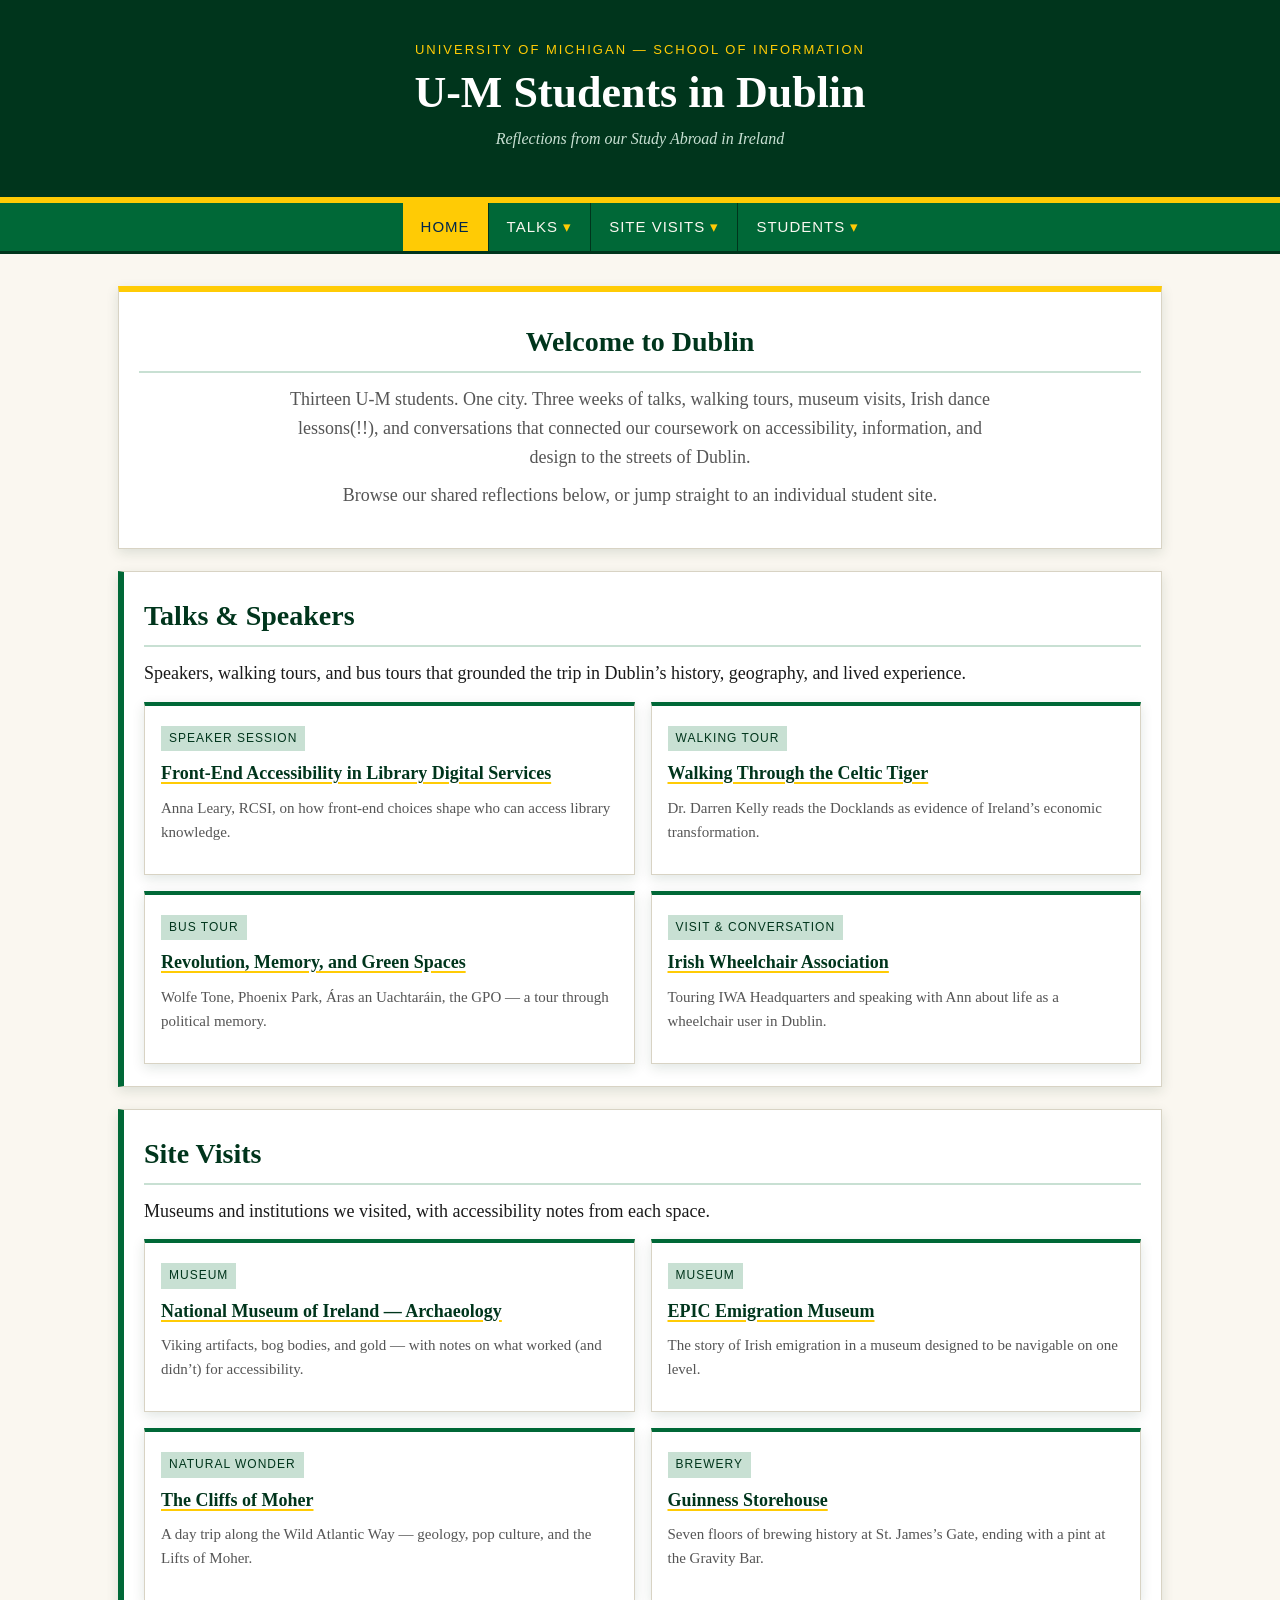
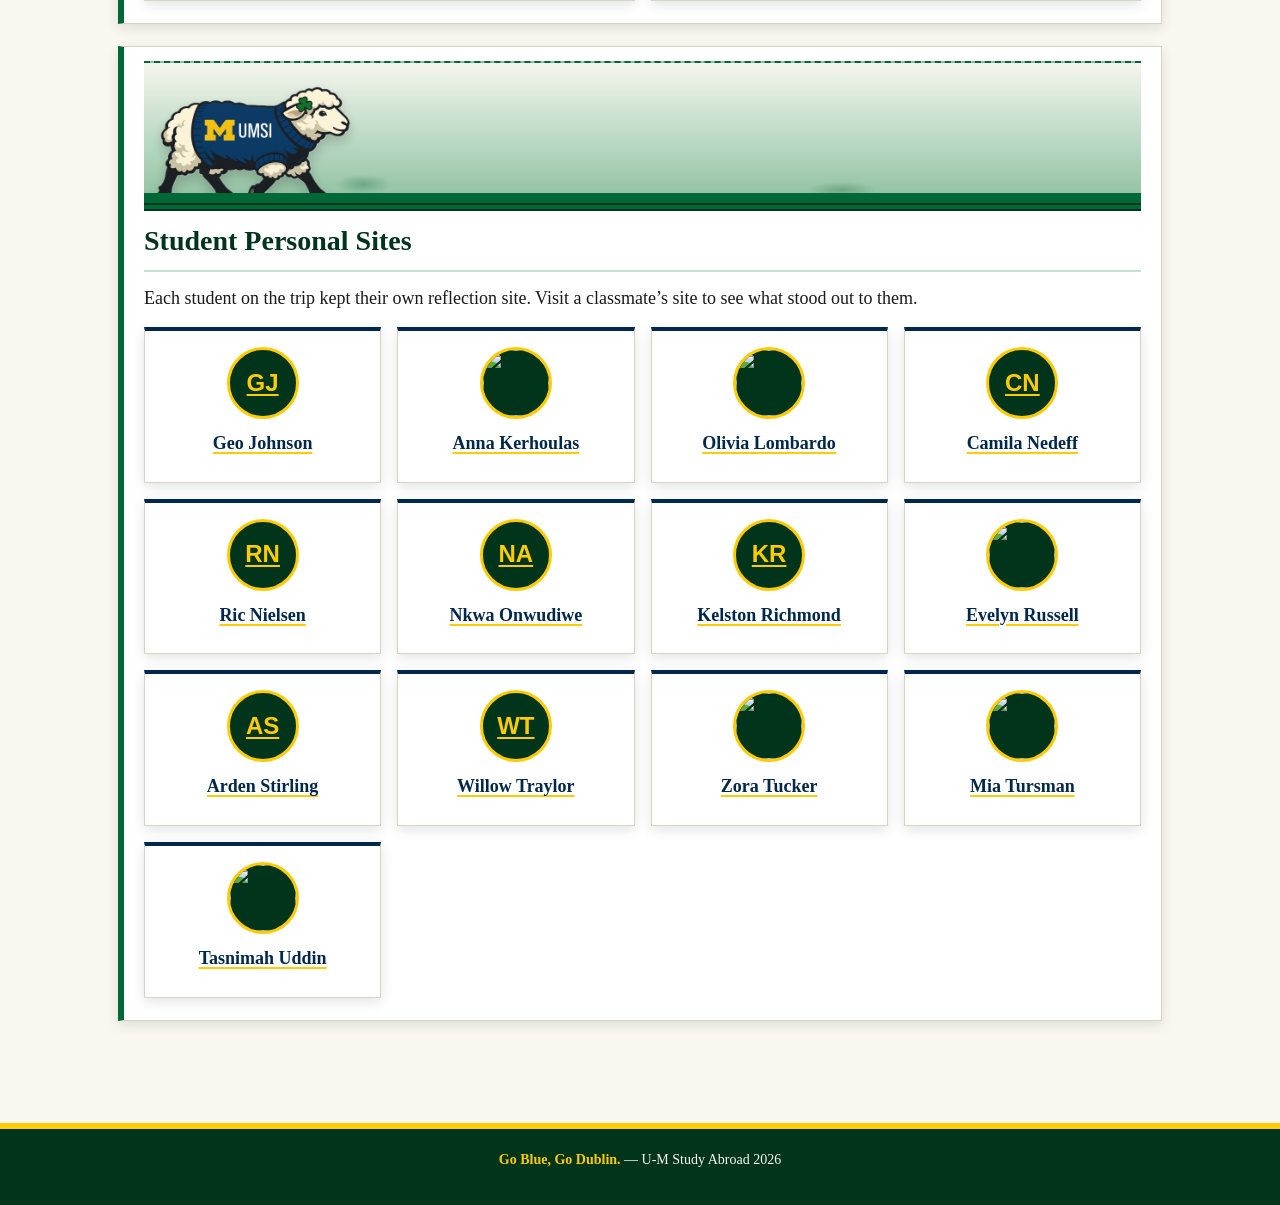
==== index.html @ 85613639 "Add files via upload" ====
<!DOCTYPE html>
<html lang="en">
<head>
  <meta charset="UTF-8">
  <meta name="viewport" content="width=device-width, initial-scale=1.0">
  <title>U-M Students in Dublin | Study Abroad 2026</title>
  <link rel="stylesheet" href="css/reset.css">
  <link rel="stylesheet" href="css/styles.css">
</head>
<body>
  <a href="#main" class="skip-link">Skip to Main Content</a>

  <header class="site-header">
    <p class="branding">University of Michigan &mdash; School of Information</p>
    <h1>U-M Students in Dublin</h1>
    <p class="tagline">Reflections from our Study Abroad in Ireland</p>
  </header>

  <nav class="primary">
    <ul class="menu">
      <li class="current"><a href="index.html">Home</a></li>
      <li>
        <details>
          <summary>Talks</summary>
          <ul>
            <li><a href="library_sciences.html">Library Digital Services</a></li>
            <li><a href="docklands.html">Walking the Celtic Tiger</a></li>
            <li><a href="bustour.html">Revolution &amp; Memory</a></li>
            <li><a href="iwa.html">Irish Wheelchair Association</a></li>
          </ul>
        </details>
      </li>
      <li>
        <details>
          <summary>Site Visits</summary>
          <ul>
            <li><a href="museum2.html">National Museum of Archaeology</a></li>
            <li><a href="epic.html">EPIC Emigration Museum</a></li>
            <li><a href="cliffs.html">The Cliffs of Moher</a></li>
            <li><a href="guinness.html">Guinness Storehouse</a></li>
          </ul>
        </details>
      </li>
      <li>
        <details>
          <summary>Students</summary>
          <ul>
            <li><a href="#students">Personal Sites</a></li>
          </ul>
        </details>
      </li>
    </ul>
  </nav>

  <main id="main">

    <section class="hero">
      <h2>Welcome to Dublin</h2>
      <p>
        Thirteen U-M students. One city. Three weeks of talks, walking tours, museum visits, Irish dance lessons(!!), and conversations that connected our coursework on accessibility, information, and design to the streets of Dublin.
      </p>
      <p>
        Browse our shared reflections below, or jump straight to an individual student site.
      </p>
    </section>

    <section>
      <h2>Talks &amp; Speakers</h2>
      <p>Speakers, walking tours, and bus tours that grounded the trip in Dublin&rsquo;s history, geography, and lived experience.</p>
      <div class="card-grid">

        <article class="card">
          <span class="meta">Speaker Session</span>
          <h3><a href="library_sciences.html">Front-End Accessibility in Library Digital Services</a></h3>
          <p>Anna Leary, RCSI, on how front-end choices shape who can access library knowledge.</p>
        </article>

        <article class="card">
          <span class="meta">Walking Tour</span>
          <h3><a href="docklands.html">Walking Through the Celtic Tiger</a></h3>
          <p>Dr. Darren Kelly reads the Docklands as evidence of Ireland&rsquo;s economic transformation.</p>
        </article>

        <article class="card">
          <span class="meta">Bus Tour</span>
          <h3><a href="bustour.html">Revolution, Memory, and Green Spaces</a></h3>
          <p>Wolfe Tone, Phoenix Park, &Aacute;ras an Uachtar&aacute;in, the GPO &mdash; a tour through political memory.</p>
        </article>

        <article class="card">
          <span class="meta">Visit &amp; Conversation</span>
          <h3><a href="iwa.html">Irish Wheelchair Association</a></h3>
          <p>Touring IWA Headquarters and speaking with Ann about life as a wheelchair user in Dublin.</p>
        </article>

      </div>
    </section>

    <section>
      <h2>Site Visits</h2>
      <p>Museums and institutions we visited, with accessibility notes from each space.</p>
      <div class="card-grid">

        <article class="card">
          <span class="meta">Museum</span>
          <h3><a href="museum2.html">National Museum of Ireland &mdash; Archaeology</a></h3>
          <p>Viking artifacts, bog bodies, and gold &mdash; with notes on what worked (and didn&rsquo;t) for accessibility.</p>
        </article>

        <article class="card">
          <span class="meta">Museum</span>
          <h3><a href="epic.html">EPIC Emigration Museum</a></h3>
          <p>The story of Irish emigration in a museum designed to be navigable on one level.</p>
        </article>

        <article class="card">
          <span class="meta">Natural Wonder</span>
          <h3><a href="cliffs.html">The Cliffs of Moher</a></h3>
          <p>A day trip along the Wild Atlantic Way &mdash; geology, pop culture, and the Lifts of Moher.</p>
        </article>

        <article class="card">
          <span class="meta">Brewery</span>
          <h3><a href="guinness.html">Guinness Storehouse</a></h3>
          <p>Seven floors of brewing history at St. James&rsquo;s Gate, ending with a pint at the Gravity Bar.</p>
        </article>

      </div>
    </section>

    <section id="students">
        <div class="pasture" aria-hidden="true">
            <div class="pasture" aria-hidden="true">
                <div class="sheep">
                    <img
                    src="images/umsi-sheep.png"
                    alt=""
                    class="sheep-img"
                    >
                </div>
            </div>
        </div>

        <!-- Sound Effect by <a href="https://pixabay.com/users/stu9-50616646/?utm_source=link-attribution&utm_medium=referral&utm_campaign=music&utm_content=352668">P F</a> from <a href="https://pixabay.com//?utm_source=link-attribution&utm_medium=referral&utm_campaign=music&utm_content=352668">Pixabay</a> -->

      <h2>Student Personal Sites</h2>
      <p>
        Each student on the trip kept their own reflection site. Visit a classmate&rsquo;s site to see what stood out to them.
      </p>
      <div class="card-grid students">
        <a class="card student" href="https://georjohn1.github.io/final_project/home_page.html" target="_blank"><div class="avatar" aria-hidden="true">GJ</div><h3>Geo Johnson</h3></a>    
        <a class="card student" href="https://kerhoula.github.io/finalproject338/" target="_blank"><div class="avatar" aria-hidden="true"><img src="https://kerhoula.github.io/finalproject338/images/postcard.png" alt=""></div><h3>Anna Kerhoulas</h3></a>
        <a class="card student" href="https://olombardo09.github.io/si338_project_final/" target="_blank"><div class="avatar" aria-hidden="true"><img src="https://olombardo09.github.io/si338_project_final/images/aran_cliff_ruins.JPG" alt=""></div><h3>Olivia Lombardo</h3></a>
        <a class="card student" href="https://mims3000.github.io/si338_final_project/index.html" target="_blank"><div class="avatar" aria-hidden="true">CN</div><h3>Camila Nedeff</h3></a>
        <a class="card student" href="https://ricniel.github.io/Final-Project/Final%20Project/index.html" target="_blank"><div class="avatar" aria-hidden="true">RN</div><h3>Ric Nielsen</h3></a>
        <a class="card student" href="https://onwudiwee.github.io/wk3lec2/SIABRD-339-FINAL-PROJECT/nkwa.html" target="_blank"><div class="avatar" aria-hidden="true">NA</div><h3>Nkwa Onwudiwe</h3></a>
        <a class="card student" href="" target="_blank"><div class="avatar" aria-hidden="true">KR</div><h3>Kelston Richmond</h3></a>
        <a class="card student" href="https://evelynr1.github.io/Dublin-Project/" target="_blank"><div class="avatar" aria-hidden="true"><img src="https://evelynr1.github.io/Dublin-Project/images/st_patricks/cathedral_solo.jpg" alt=""></div><h3>Evelyn Russell</h3></a>
        <a class="card student" href="" target="_blank"><div class="avatar" aria-hidden="true">AS</div><h3>Arden Stirling</h3></a>
        <a class="card student" href="https://witraylor.github.io/338_Final_Site/index.html" target="_blank"><div class="avatar" aria-hidden="true">WT</div><h3>Willow Traylor</h3></a>
        <a class="card student" href="https://zorarjt.github.io/si338_final/index.html" target="_blank"><div class="avatar" aria-hidden="true"><img src="https://www.ottsworld.com/wp-content/uploads/2023/09/Ireland-Landscapes-05059.jpg" alt=""></div><h3>Zora Tucker</h3></a>
        <a class="card student" href="https://mia-tursman.github.io/blog_preliminary/"target="_blank"><div class="avatar" aria-hidden="true"><img src="https://mia-tursman.github.io/blog_preliminary/images/sheep_castle.jpeg" alt=""></div><h3>Mia Tursman</h3></a>
        <a class="card student" href="https://tasnimah-lgtm.github.io/finalwebsite/" target="_blank"><div class="avatar" aria-hidden="true"><img src="https://tasnimah-lgtm.github.io/finalwebsite/img/water.jpeg" alt=""></div><h3>Tasnimah Uddin</h3></a>
      </div>
    </section>

  </main>

  <button type="button" class="jump-top" aria-label="Jump to top">&uarr;</button>



  <footer class="site-footer">
    <p><span class="accent">Go Blue, Go Dublin.</span> &mdash; U-M Study Abroad 2026</p>
  </footer>

  <script src="js/script.js"></script>
</body>
</html>
---- css/styles.css ----
/* =========================================================
   U-M Students in Dublin — Course Site
   Theme: Irish green dominant, Michigan blue/maize accents.
   Mobile-first. No rem, no clamp, no !important.
   ========================================================= */

:root {
  --green-dark: #00351c;
  --green: #006837;
  --green-mid: #2e7a52;
  --green-soft: #c8e0d3;
  --cream: #faf7f0;
  --paper: #ffffff;
  --blue: #00274c;     /* Michigan blue accent */
  --maize: #ffcb05;    /* Michigan maize accent */
  --ink: #1a1a1a;
  --muted: #555555;
  --line: #d8d3c4;
  --shadow: 0 4px 12px rgba(0, 53, 28, 0.12);
  --shadow-lift: 0 10px 24px rgba(0, 53, 28, 0.20);
}

html {
  scroll-behavior: smooth;
}

body {
  font-family: Georgia, "Times New Roman", serif;
  font-size: 17px;
  line-height: 1.6;
  color: var(--ink);
  background: var(--cream);
  background-image:
    linear-gradient(180deg, var(--green-soft) 0px, transparent 240px);
}

/* ---------- Skip link ---------- */

.skip-link {
  position: absolute;
  left: 8px;
  top: 8px;
  background: var(--blue);
  color: var(--maize);
  padding: 8px 14px;
  border: 2px solid var(--maize);
  font-weight: bold;
  z-index: 1000;
  transform: translateY(-200%);
  transition: transform 0.2s ease;
}

.skip-link:focus {
  transform: translateY(0);
  outline: 3px solid var(--maize);
  outline-offset: 2px;
}

/* Hidden on mobile per requirement */
@media (max-width: 599px) {
  .skip-link {
    display: none;
  }
}

/* ---------- Header ---------- */

header.site-header {
  background: var(--green-dark);
  color: var(--cream);
  padding: 28px 18px 22px;
  border-bottom: 6px solid var(--maize);
  text-align: center;
}

header.site-header .branding {
  font-family: "Helvetica Neue", Helvetica, Arial, sans-serif;
  font-size: 13px;
  letter-spacing: 2px;
  text-transform: uppercase;
  color: var(--maize);
  margin-bottom: 6px;
}

header.site-header h1 {
  font-size: 28px;
  line-height: 1.2;
  margin-bottom: 6px;
  color: var(--paper);
}

header.site-header p.tagline {
  color: var(--green-soft);
  font-style: italic;
  font-size: 16px;
}

/* ---------- Navigation ---------- */

nav.primary {
  background: var(--green);
  border-bottom: 3px solid var(--green-dark);
}

nav.primary ul.menu {
  display: flex;
  flex-direction: column;
  margin: 0 auto;
  max-width: 1100px;
}

nav.primary ul.menu > li {
  border-top: 1px solid var(--green-dark);
}

nav.primary ul.menu > li:first-child {
  border-top: 0;
}

nav.primary a,
nav.primary summary {
  display: block;
  padding: 12px 18px;
  color: var(--cream);
  font-family: "Helvetica Neue", Helvetica, Arial, sans-serif;
  font-size: 15px;
  letter-spacing: 1px;
  text-transform: uppercase;
  cursor: pointer;
  transition: background 0.2s ease, color 0.2s ease;
}

nav.primary summary {
  list-style: none;
}

nav.primary summary::-webkit-details-marker {
  display: none;
}

nav.primary summary::after {
  content: " \25BE";
  color: var(--maize);
}

nav.primary details[open] summary::after {
  content: " \25B4";
}

nav.primary a:hover,
nav.primary a:focus,
nav.primary summary:hover,
nav.primary summary:focus {
  background: var(--green-dark);
  color: var(--maize);
  outline: none;
}

nav.primary details > ul {
  background: var(--green-dark);
}

nav.primary details > ul li a {
  padding-left: 32px;
  font-size: 14px;
  text-transform: none;
  letter-spacing: 0.5px;
}

nav.primary li.current > a {
  background: var(--maize);
  color: var(--blue);
}

/* ---------- Main layout ---------- */

main {
  max-width: 1100px;
  margin: 0 auto;
  padding: 24px 18px 64px;
}

main > section,
main > aside,
.talk-layout > section,
.talk-layout > aside,
.visit-layout > section,
.visit-layout > aside {
  background: var(--paper);
  border: 1px solid var(--line);
  border-left: 6px solid var(--green);
  padding: 22px 20px;
  margin-bottom: 22px;
  box-shadow: var(--shadow);
  animation: rise 0.6s ease both;
}

main > aside,
.talk-layout > aside,
.visit-layout > aside {
  border-left-color: var(--maize);
  background: #eaf1ea;
}

h2 {
  color: var(--green-dark);
  font-size: 24px;
  margin-bottom: 12px;
  padding-bottom: 6px;
  border-bottom: 2px solid var(--green-soft);
}

h3 {
  color: var(--blue);
  font-size: 19px;
  margin-top: 16px;
  margin-bottom: 8px;
}

p {
  margin-bottom: 14px;
}

main a {
  color: var(--green-dark);
  text-decoration: underline;
  text-decoration-color: var(--maize);
  text-decoration-thickness: 2px;
  text-underline-offset: 3px;
  transition: color 0.2s ease, background 0.2s ease;
}

main a:hover,
main a:focus {
  color: var(--maize);
  background: var(--green);
  outline: none;
}

main a:hover h3, main a:hover p,
main a:focus h3, main a:focus p {
  color: var(--maize);
}

ul.bullets,
main ul.bullets {
  list-style: disc;
  padding-left: 24px;
  margin-bottom: 14px;
}

ul.bullets li {
  margin-bottom: 6px;
}

dl dt {
  font-weight: bold;
  color: var(--green-dark);
  margin-top: 10px;
}

dl dd {
  margin-left: 0;
  margin-bottom: 8px;
}

blockquote,
.reflection {
  background: var(--green-soft);
  border-left: 4px solid var(--green-dark);
  padding: 12px 16px;
  margin: 14px 0;
  font-style: italic;
  color: var(--green-dark);
}

figure {
  margin: 14px 0;
  text-align: center;
}

figure img {
  margin: 0 auto;
  border: 4px solid var(--paper);
  outline: 1px solid var(--line);
  box-shadow: var(--shadow);
  transition: transform 0.3s ease, box-shadow 0.3s ease;
  max-width: 360px;
  width: 100%;
}

figure img:hover,
figure img:focus {
  transform: scale(1.03);
  box-shadow: var(--shadow-lift);
}

figcaption {
  font-size: 14px;
  color: var(--muted);
  margin-top: 6px;
  font-style: italic;
}

/* ---------- Hero (used on index) ---------- */

.hero {
  text-align: center;
  background: var(--paper);
  border: 1px solid var(--line);
  border-top: 6px solid var(--maize);
  padding: 28px 20px;
  margin-bottom: 22px;
  box-shadow: var(--shadow);
  animation: rise 0.6s ease both;
}

.hero p {
  color: var(--muted);
  max-width: 720px;
  margin: 0 auto 10px;
  font-size: 18px;
}

/* ---------- Card grid (talks, visits, students) ---------- */

.card-grid {
  display: grid;
  gap: 16px;
  grid-template-columns: 1fr;
  margin-top: 14px;
}

.card {
  background: var(--paper);
  border: 1px solid var(--line);
  border-top: 4px solid var(--green);
  padding: 16px;
  box-shadow: var(--shadow);
  transition: transform 0.25s ease, box-shadow 0.25s ease, border-color 0.25s ease;
  animation: rise 0.6s ease both;
}

.card:hover,
.card:focus-within {
  transform: translateY(-4px);
  box-shadow: var(--shadow-lift);
  border-top-color: var(--maize);
}

.card h3 {
  margin-top: 0;
  font-size: 18px;
}

.card p {
  color: var(--muted);
  font-size: 15px;
}

.card .meta {
  display: inline-block;
  font-family: "Helvetica Neue", Helvetica, Arial, sans-serif;
  font-size: 12px;
  letter-spacing: 1px;
  text-transform: uppercase;
  background: var(--green-soft);
  color: var(--green-dark);
  padding: 3px 8px;
  margin-bottom: 8px;
}

.card.student {
  border-top-color: var(--blue);
  text-align: center;
}

.card.student .avatar {
  width: 72px;
  height: 72px;
  border-radius: 50%;
  margin: 0 auto 10px;
  background: var(--green-dark);
  color: var(--maize);
  font-family: "Helvetica Neue", Helvetica, Arial, sans-serif;
  font-weight: bold;
  font-size: 24px;
  display: flex;
  align-items: center;
  justify-content: center;
  border: 3px solid var(--maize);
  transition: transform 0.3s ease;
  overflow: hidden;
}

.card.student .avatar img {
  display: block;
  width: 100%;
  height: 100%;
  object-fit: cover;
  border-radius: 50%;
}

.card.student:hover .avatar,
.card.student:focus-within .avatar {
  transform: rotate(-6deg) scale(1.06);
}

/* ---------- Gallery (replaces lightbox) ---------- */

.gallery {
  display: grid;
  gap: 10px;
  grid-template-columns: repeat(2, 1fr);
  margin-top: 12px;
}

.gallery img {
  width: 100%;
  height: 140px;
  object-fit: cover;
  border: 3px solid var(--paper);
  outline: 1px solid var(--line);
  box-shadow: var(--shadow);
  transition: transform 0.3s ease, box-shadow 0.3s ease, filter 0.3s ease;
}

.gallery img:hover,
.gallery img:focus {
  transform: scale(1.05);
  box-shadow: var(--shadow-lift);
  filter: saturate(1.2);
}

/* ---------- Jump to top button ---------- */

.jump-top {
  position: fixed;
  right: 18px;
  bottom: 18px;
  width: 48px;
  height: 48px;
  border-radius: 50%;
  background: var(--green-dark);
  color: var(--maize);
  border: 3px solid var(--maize);
  font-weight: bold;
  font-size: 22px;
  line-height: 1;
  box-shadow: var(--shadow-lift);
  opacity: 0;
  pointer-events: none;
  transform: translateY(20px);
  transition: opacity 0.25s ease, transform 0.25s ease, background 0.2s ease;
  z-index: 900;
}

.jump-top.visible {
  opacity: 1;
  pointer-events: auto;
  transform: translateY(0);
}

.jump-top:hover,
.jump-top:focus {
  background: var(--blue);
  outline: none;
}

/* ---------- Pasture (walking sheep) ---------- */

.pasture {
  position: relative;
  height: 120px;
  overflow: hidden;
  background:
    radial-gradient(ellipse 40px 14px at 22% 86%, #6ea783 0%, transparent 70%),
    radial-gradient(ellipse 50px 12px at 70% 90%, #6ea783 0%, transparent 70%),
    linear-gradient(180deg, var(--cream) 0%, #b6d7c0 60%, #8cbf9d 100%);
  border-top: 2px dashed var(--green);
}

.pasture::after {
  content: "";
  position: absolute;
  left: 0;
  right: 0;
  bottom: 0;
  height: 12px;
  background: var(--green);
  box-shadow: 0 -2px 0 0 var(--green-dark) inset;
}

.sheep {
  position: absolute;
  bottom: 10px;
  left: 0;
  width: 150px;
  height: 105px;
  animation: walk 22s linear infinite;
}

.sheep-svg {
  display: block;
  width: 100%;
  height: 100%;
  filter: drop-shadow(0 4px 6px rgba(0, 53, 28, 0.25));
  animation: bob 0.55s ease-in-out infinite;
}

@keyframes walk {
  from { transform: translateX(-170px); }
  to   { transform: translateX(calc(100vw + 30px)); }
}

@keyframes bob {
  0%, 100% { transform: translateY(0); }
  50%      { transform: translateY(-5px); }
}

/* ---------- Footer ---------- */

footer.site-footer {
  background: var(--green-dark);
  color: var(--cream);
  text-align: center;
  padding: 20px 18px;
  border-top: 6px solid var(--maize);
  font-size: 14px;
}

footer.site-footer .accent {
  color: var(--maize);
  font-weight: bold;
}

/* ---------- Consistent animation ---------- */

@keyframes rise {
  from {
    opacity: 0;
    transform: translateY(16px);
  }
  to {
    opacity: 1;
    transform: translateY(0);
  }
}

/* ---------- Reduced motion ---------- */

@media (prefers-reduced-motion: reduce) {
  html {
    scroll-behavior: auto;
  }
  *,
  *::before,
  *::after {
    animation-duration: 0.001s;
    animation-iteration-count: 1;
    transition-duration: 0.001s;
  }
  .card:hover,
  .card:focus-within,
  .gallery img:hover,
  .gallery img:focus,
  figure img:hover,
  figure img:focus,
  .card.student:hover .avatar,
  .card.student:focus-within .avatar {
    transform: none;
  }
  .sheep,
  .sheep-svg {
    animation: none;
  }
  .sheep {
    transform: translateX(20px);
  }
}

/* =========================================================
   Larger screens
   ========================================================= */

@media (min-width: 600px) {
  body {
    font-size: 18px;
  }

  header.site-header {
    padding: 40px 28px 32px;
  }

  header.site-header h1 {
    font-size: 36px;
  }

  nav.primary ul.menu {
    flex-direction: row;
    justify-content: center;
    flex-wrap: wrap;
  }

  nav.primary ul.menu > li {
    border-top: 0;
    border-left: 1px solid var(--green-dark);
    position: relative;
  }

  nav.primary ul.menu > li:first-child {
    border-left: 0;
  }

  nav.primary details > ul {
    position: absolute;
    top: 100%;
    left: 0;
    min-width: 280px;
    box-shadow: var(--shadow-lift);
    z-index: 50;
  }

  main {
    padding: 32px 28px 80px;
  }

  h2 {
    font-size: 28px;
  }

  .card-grid {
    grid-template-columns: repeat(2, 1fr);
  }

  .card-grid.students {
    grid-template-columns: repeat(3, 1fr);
  }

  .gallery {
    grid-template-columns: repeat(3, 1fr);
  }

  .gallery img {
    height: 180px;
  }

  /* Two-column layout for main + aside on talk/visit pages */
  .talk-layout,
  .visit-layout {
    display: grid;
    grid-template-columns: 2fr 1fr;
    gap: 22px;
    align-items: start;
  }

  .talk-layout > section,
  .visit-layout > section {
    grid-column: 1 / 2;
  }

  .talk-layout > aside,
  .visit-layout > aside {
    grid-column: 2 / 3;
    grid-row: 1 / span 2;
    align-self: start;
  }

  .talk-layout > .full,
  .visit-layout > .full {
    grid-column: 1 / -1;
  }
}

@media (min-width: 900px) {
  header.site-header h1 {
    font-size: 44px;
  }

  .card-grid.students {
    grid-template-columns: repeat(4, 1fr);
  }

  .gallery {
    grid-template-columns: repeat(4, 1fr);
  }
}

.pasture {
  position: relative;
  left: 0;
  right: 0;
  bottom: 8px;
  height: 110px;
  overflow: hidden;
  pointer-events: none;
  z-index: 20;
}

.sheep {
  position: absolute;
  /* bottom: 15px; */
 bottom: clamp(15px, 6vw, 65px);

  left: 0;
  width: 150px;
  animation: sheep-walk-across 15s linear infinite;
  pointer-events: auto;
  cursor: pointer;
}

.sheep-img {
  display: block;
  width: 100%;
  height: auto;
  margin-top: 5px;
  filter: drop-shadow(0 6px 6px rgba(0, 0, 0, 0.22));
  animation: sheep-bob 1.6s ease-in-out infinite alternate;
}

@keyframes sheep-walk-across {
  from {
    transform: translateX(-130%);
  }

  to {
    transform: translateX(calc(100vw + 130%));
  }
}

@keyframes sheep-bob {
  from {
    transform: translateY(0);
  }

  to {
    transform: translateY(-4px);
  }
}

@media (prefers-reduced-motion: reduce) {
  .sheep {
    animation: none;
    left: auto;
    right: 16px;
    transform: none;
  }

  .sheep-img {
    animation: none;
  }
}

.sheep {
  opacity: 0.95;
}

.sheep-img {
  filter:
    drop-shadow(0 6px 6px rgba(0, 0, 0, 0.2))
    saturate(0.95);
}

@media (min-width: 600px) {
  .pasture {
    height: 130px;
  }
  .sheep {
    width: 180px;
  }
}

@media (min-width: 900px) {
  .pasture {
    height: 150px;
  }
  .sheep {
    width: 220px;
  }
}
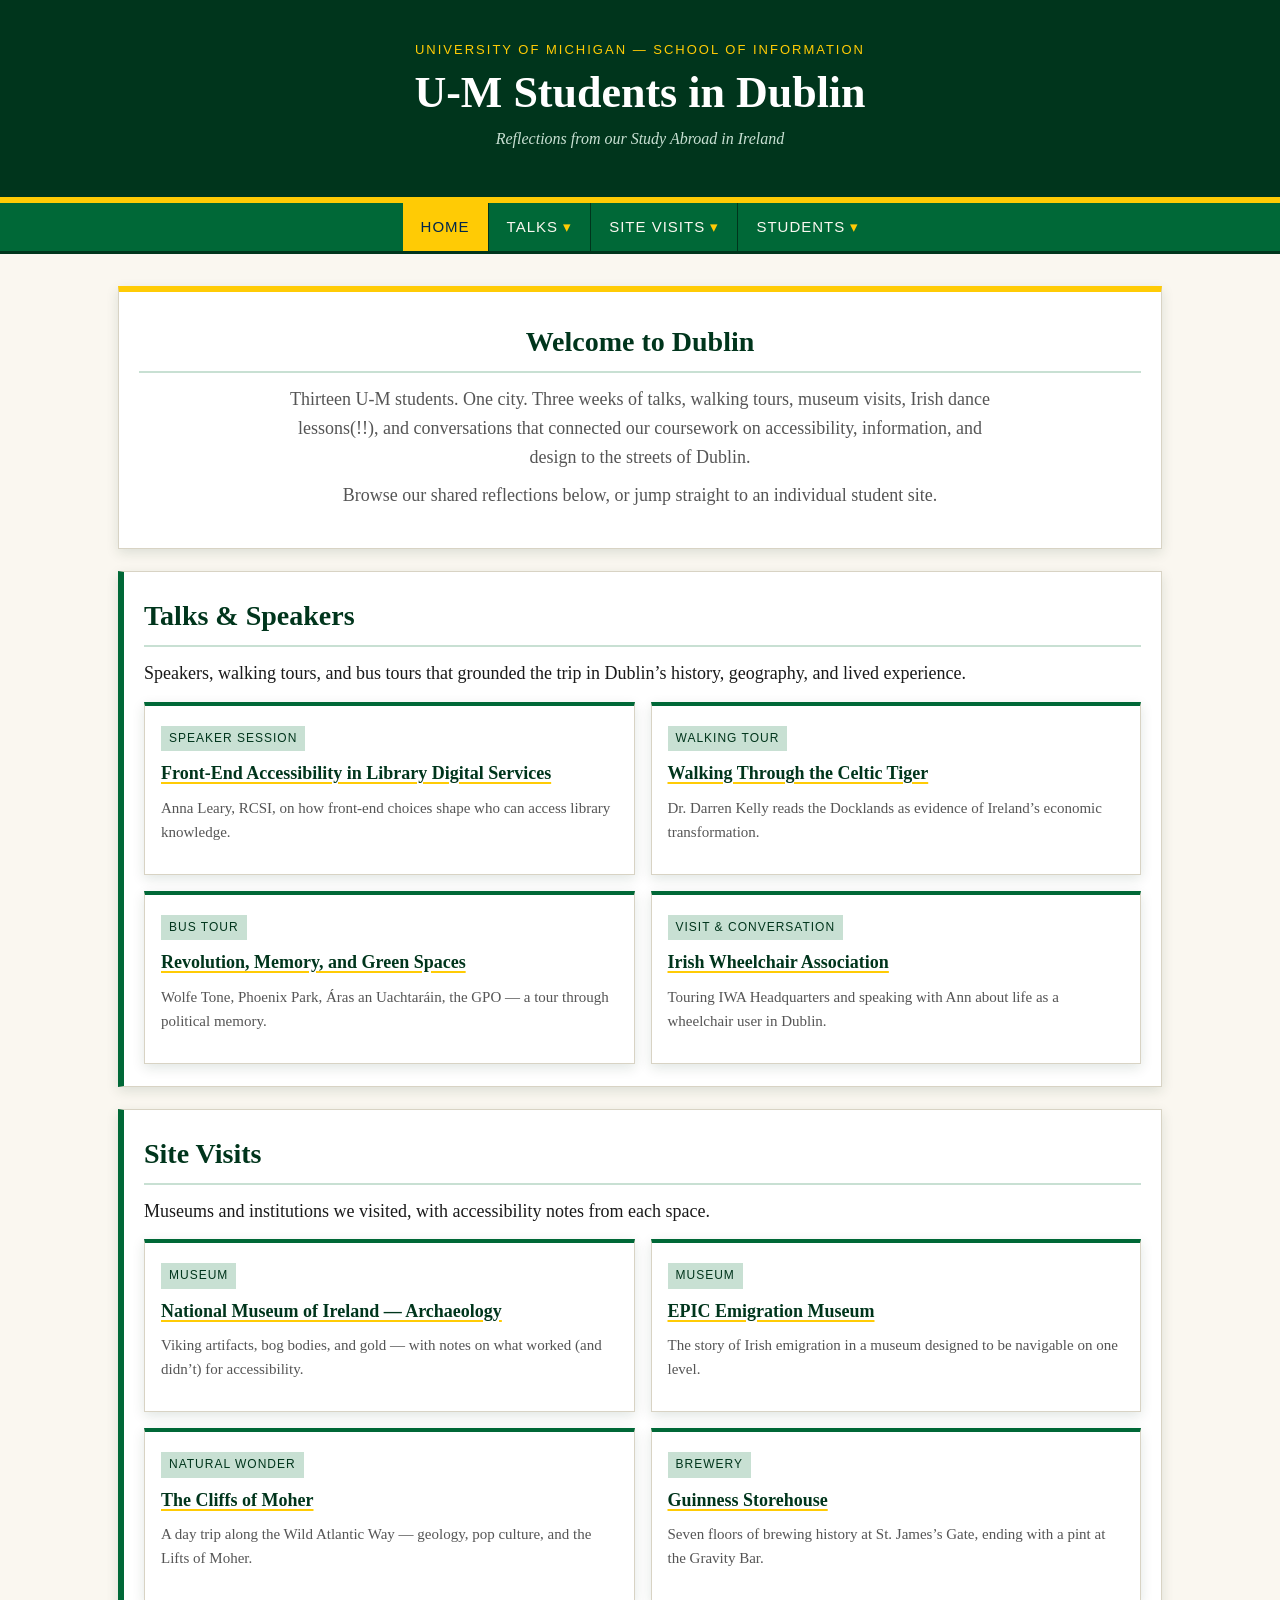
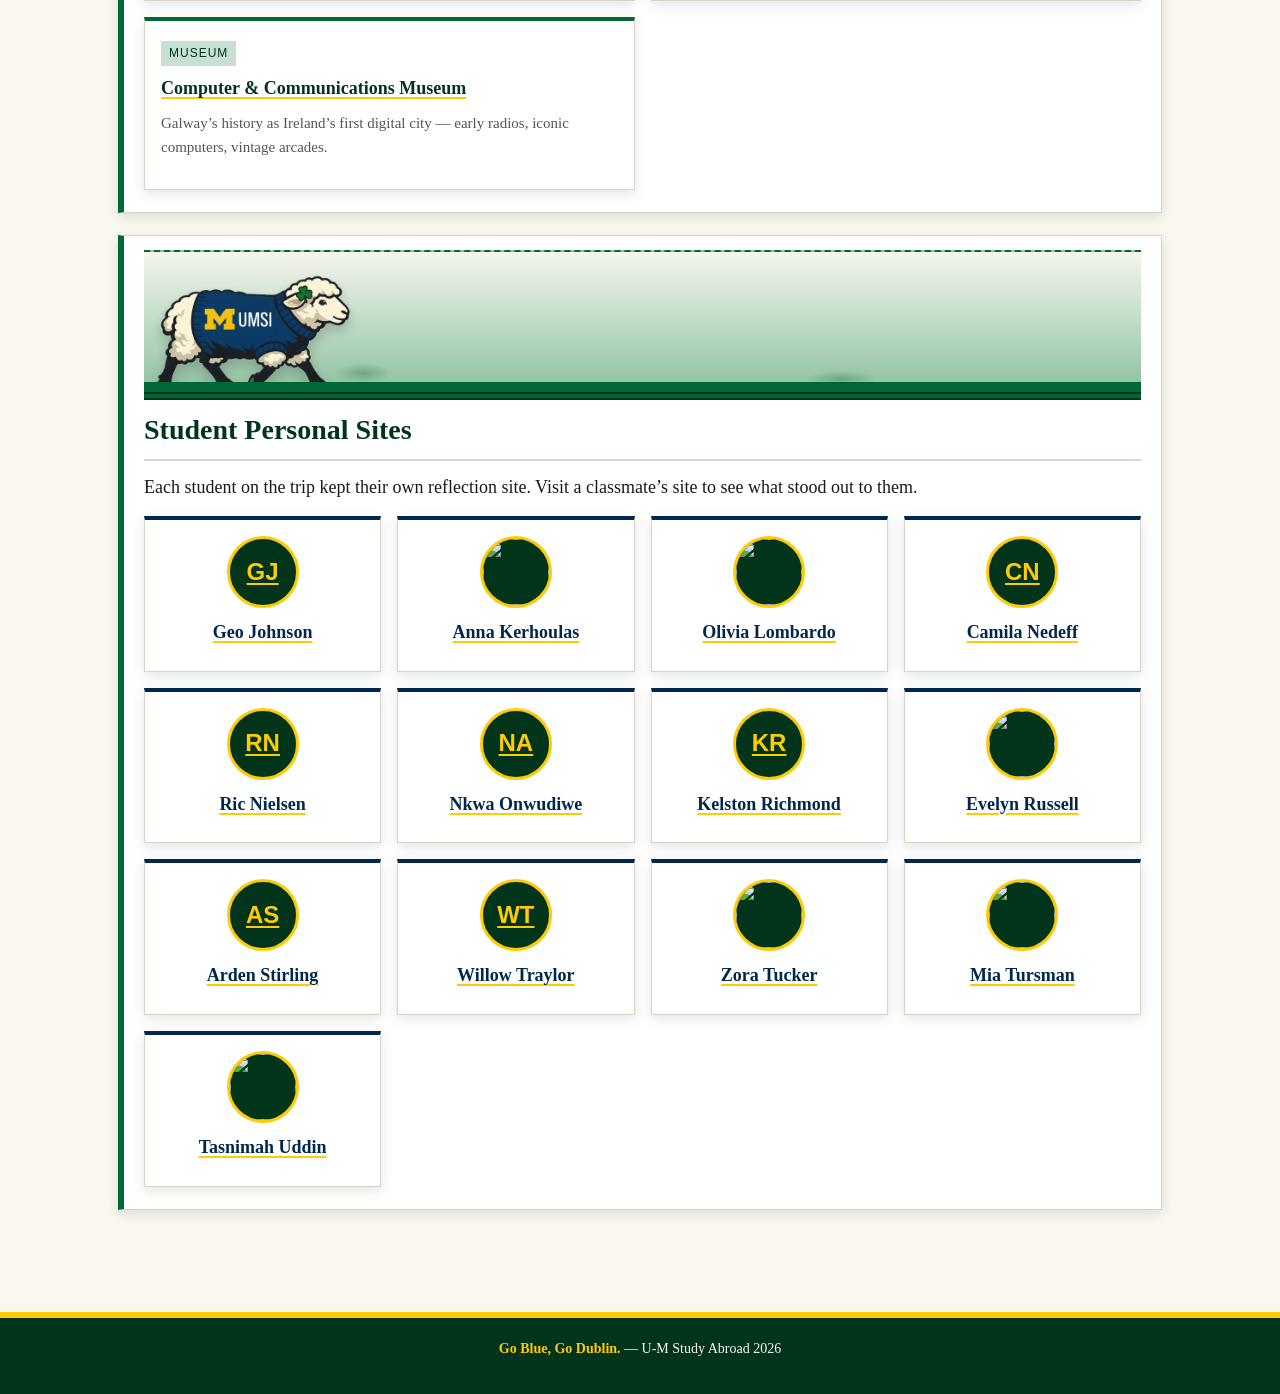
==== commit d1aeb79a: "Add files via upload" ====
--- a/index.html
+++ b/index.html
@@ -38,6 +38,7 @@
             <li><a href="epic.html">EPIC Emigration Museum</a></li>
             <li><a href="cliffs.html">The Cliffs of Moher</a></li>
             <li><a href="guinness.html">Guinness Storehouse</a></li>
+            <li><a href="computer_museum.html">Computer &amp; Communications Museum</a></li>
           </ul>
         </details>
       </li>
@@ -125,6 +126,12 @@
           <p>Seven floors of brewing history at St. James&rsquo;s Gate, ending with a pint at the Gravity Bar.</p>
         </article>
 
+        <article class="card">
+          <span class="meta">Museum</span>
+          <h3><a href="computer_museum.html">Computer &amp; Communications Museum</a></h3>
+          <p>Galway&rsquo;s history as Ireland&rsquo;s first digital city &mdash; early radios, iconic computers, vintage arcades.</p>
+        </article>
+
       </div>
     </section>
 
--- a/css/styles.css
+++ b/css/styles.css
@@ -588,6 +588,10 @@
     font-size: 18px;
   }
 
+  .columns{
+    column-count: 2;
+  }
+
   header.site-header {
     padding: 40px 28px 32px;
   }
@@ -670,11 +674,26 @@
   .visit-layout > .full {
     grid-column: 1 / -1;
   }
+
+
+  /* Stack a second aside (e.g. Our Guide) below Quick Facts on the right */
+  .visit-layout > #guide {
+    grid-column: 2 / 3;
+    /* grid-row: 3 / span 3; */
+    grid-row:2;
+    align-self: start;
+  }
 }
 
 @media (min-width: 900px) {
   header.site-header h1 {
     font-size: 44px;
+  }
+
+
+
+  section.full{
+    grid-column: 1/-1;
   }
 
   .card-grid.students {
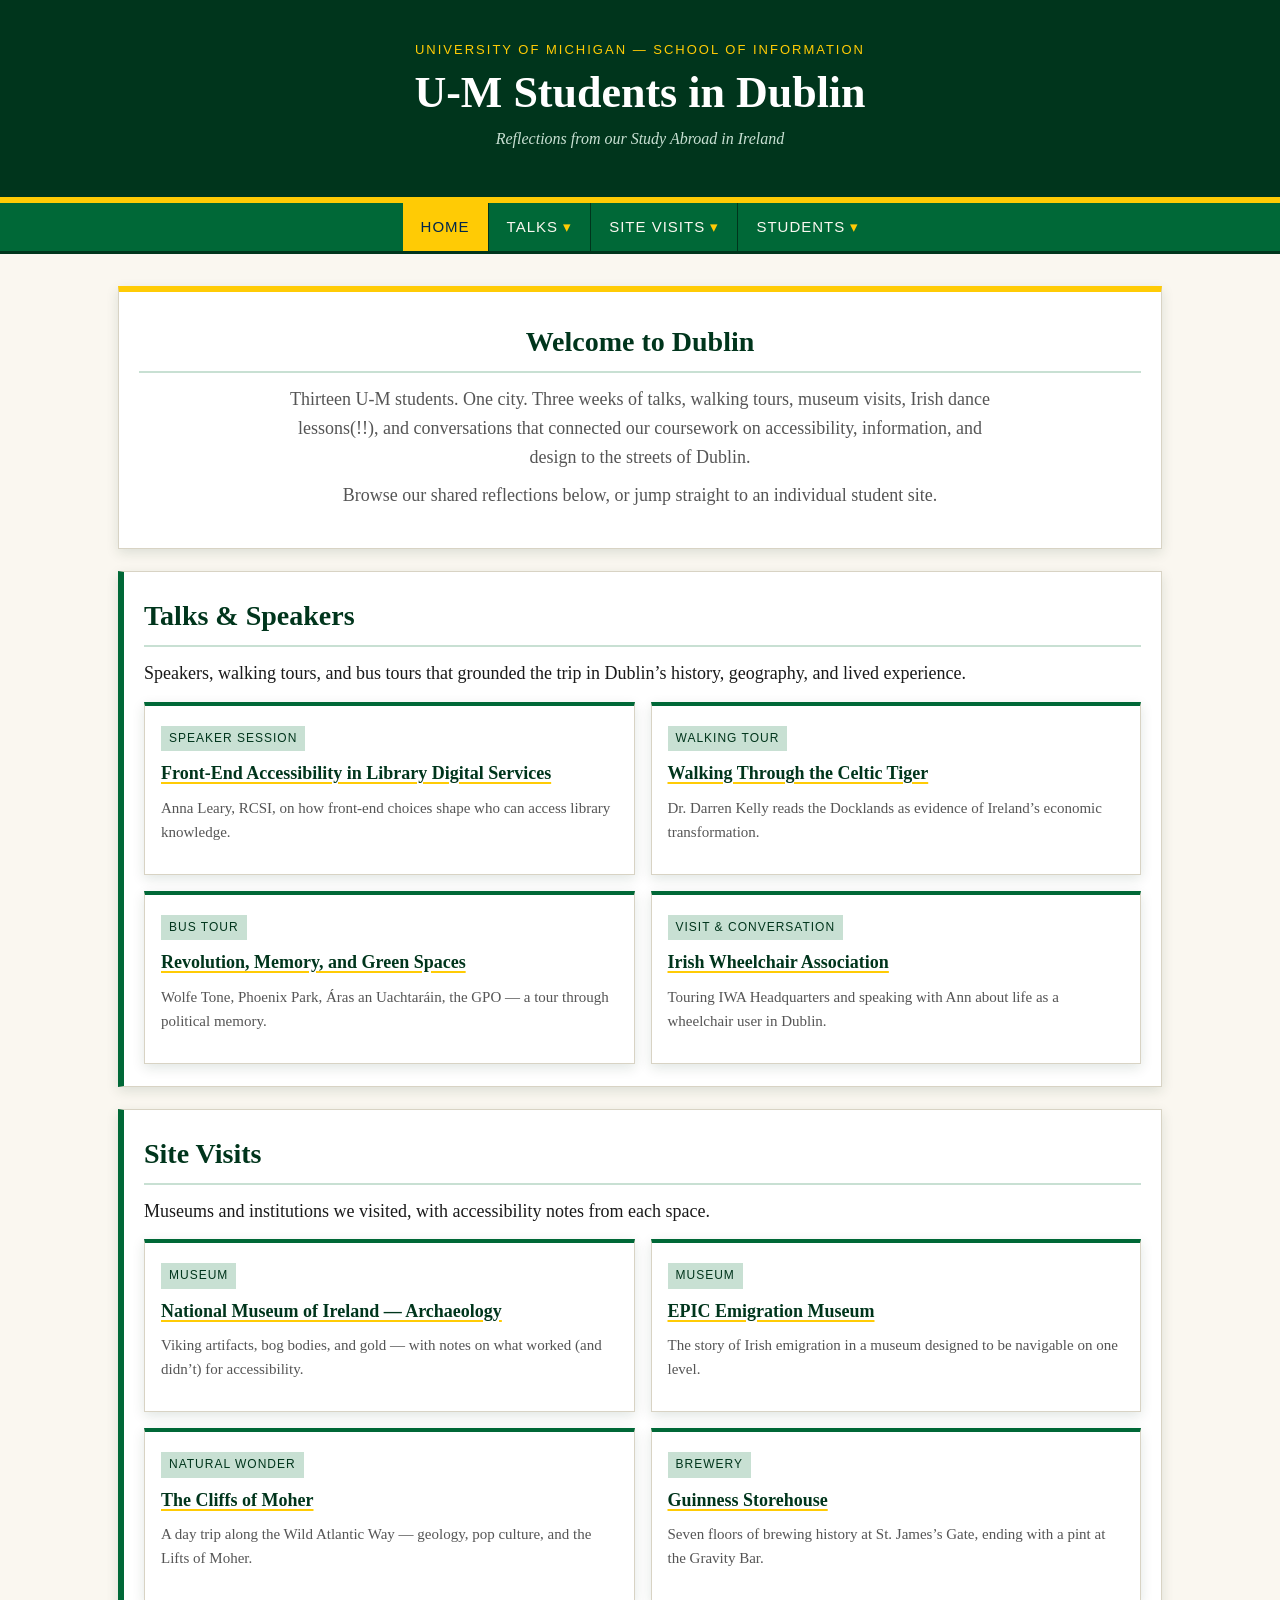
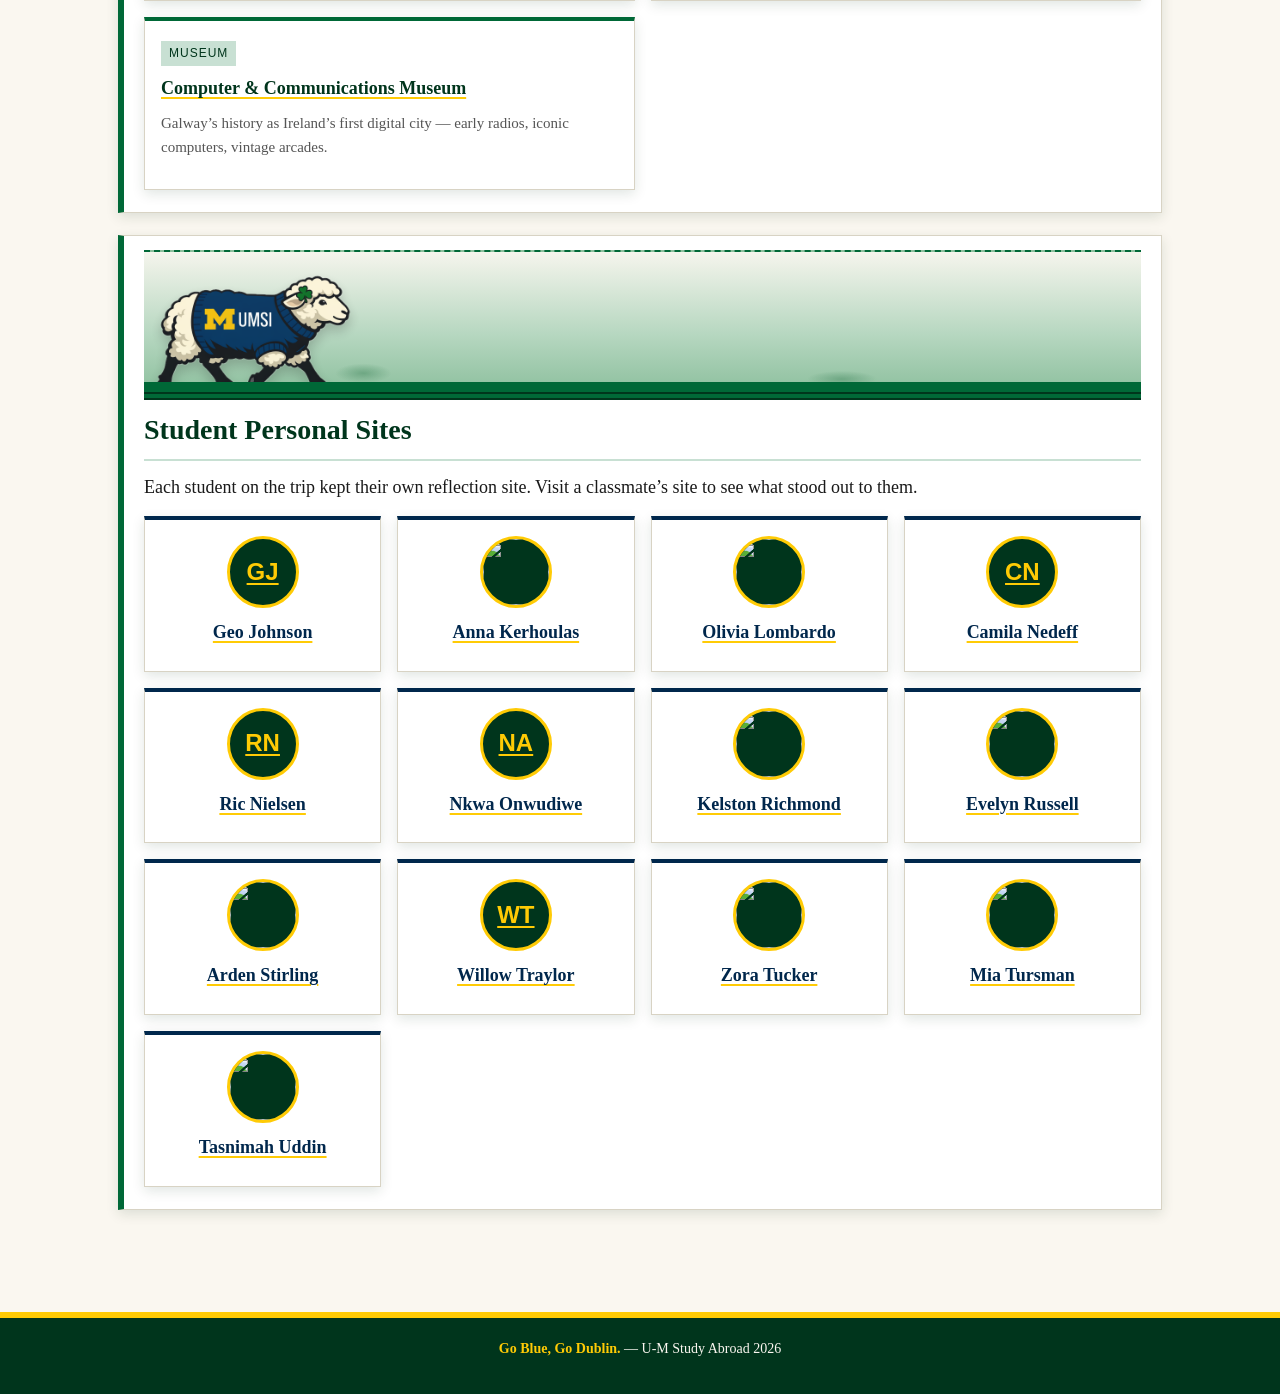
==== commit bcd9f025: "Add files via upload" ====
--- a/index.html
+++ b/index.html
@@ -4,6 +4,7 @@
   <meta charset="UTF-8">
   <meta name="viewport" content="width=device-width, initial-scale=1.0">
   <title>U-M Students in Dublin | Study Abroad 2026</title>
+  <link rel="icon" type="image/png" href="images/m_guinness.png">
   <link rel="stylesheet" href="css/reset.css">
   <link rel="stylesheet" href="css/styles.css">
 </head>
@@ -160,10 +161,10 @@
         <a class="card student" href="https://olombardo09.github.io/si338_project_final/" target="_blank"><div class="avatar" aria-hidden="true"><img src="https://olombardo09.github.io/si338_project_final/images/aran_cliff_ruins.JPG" alt=""></div><h3>Olivia Lombardo</h3></a>
         <a class="card student" href="https://mims3000.github.io/si338_final_project/index.html" target="_blank"><div class="avatar" aria-hidden="true">CN</div><h3>Camila Nedeff</h3></a>
         <a class="card student" href="https://ricniel.github.io/Final-Project/Final%20Project/index.html" target="_blank"><div class="avatar" aria-hidden="true">RN</div><h3>Ric Nielsen</h3></a>
-        <a class="card student" href="https://onwudiwee.github.io/wk3lec2/SIABRD-339-FINAL-PROJECT/nkwa.html" target="_blank"><div class="avatar" aria-hidden="true">NA</div><h3>Nkwa Onwudiwe</h3></a>
-        <a class="card student" href="" target="_blank"><div class="avatar" aria-hidden="true">KR</div><h3>Kelston Richmond</h3></a>
+        <a class="card student" href="https://onwudiwee.github.io/339_final_project/nkwa.html" target="_blank"><div class="avatar" aria-hidden="true">NA</div><h3>Nkwa Onwudiwe</h3></a>
+        <a class="card student" href="https://kelstonr.github.io/Final-Project/" target="_blank"><div class="avatar" aria-hidden="true"><img src="https://tasnimah-lgtm.github.io/finalwebsite/img/water.jpeg" alt=""></div><h3>Kelston Richmond</h3></a>
         <a class="card student" href="https://evelynr1.github.io/Dublin-Project/" target="_blank"><div class="avatar" aria-hidden="true"><img src="https://evelynr1.github.io/Dublin-Project/images/st_patricks/cathedral_solo.jpg" alt=""></div><h3>Evelyn Russell</h3></a>
-        <a class="card student" href="" target="_blank"><div class="avatar" aria-hidden="true">AS</div><h3>Arden Stirling</h3></a>
+        <a class="card student" href="https://astirling33.github.io/arden_final_blog_339/" target="_blank"><div class="avatar" aria-hidden="true"><img src="AS" alt=""></div><h3>Arden Stirling</h3></a>
         <a class="card student" href="https://witraylor.github.io/338_Final_Site/index.html" target="_blank"><div class="avatar" aria-hidden="true">WT</div><h3>Willow Traylor</h3></a>
         <a class="card student" href="https://zorarjt.github.io/si338_final/index.html" target="_blank"><div class="avatar" aria-hidden="true"><img src="https://www.ottsworld.com/wp-content/uploads/2023/09/Ireland-Landscapes-05059.jpg" alt=""></div><h3>Zora Tucker</h3></a>
         <a class="card student" href="https://mia-tursman.github.io/blog_preliminary/"target="_blank"><div class="avatar" aria-hidden="true"><img src="https://mia-tursman.github.io/blog_preliminary/images/sheep_castle.jpeg" alt=""></div><h3>Mia Tursman</h3></a>
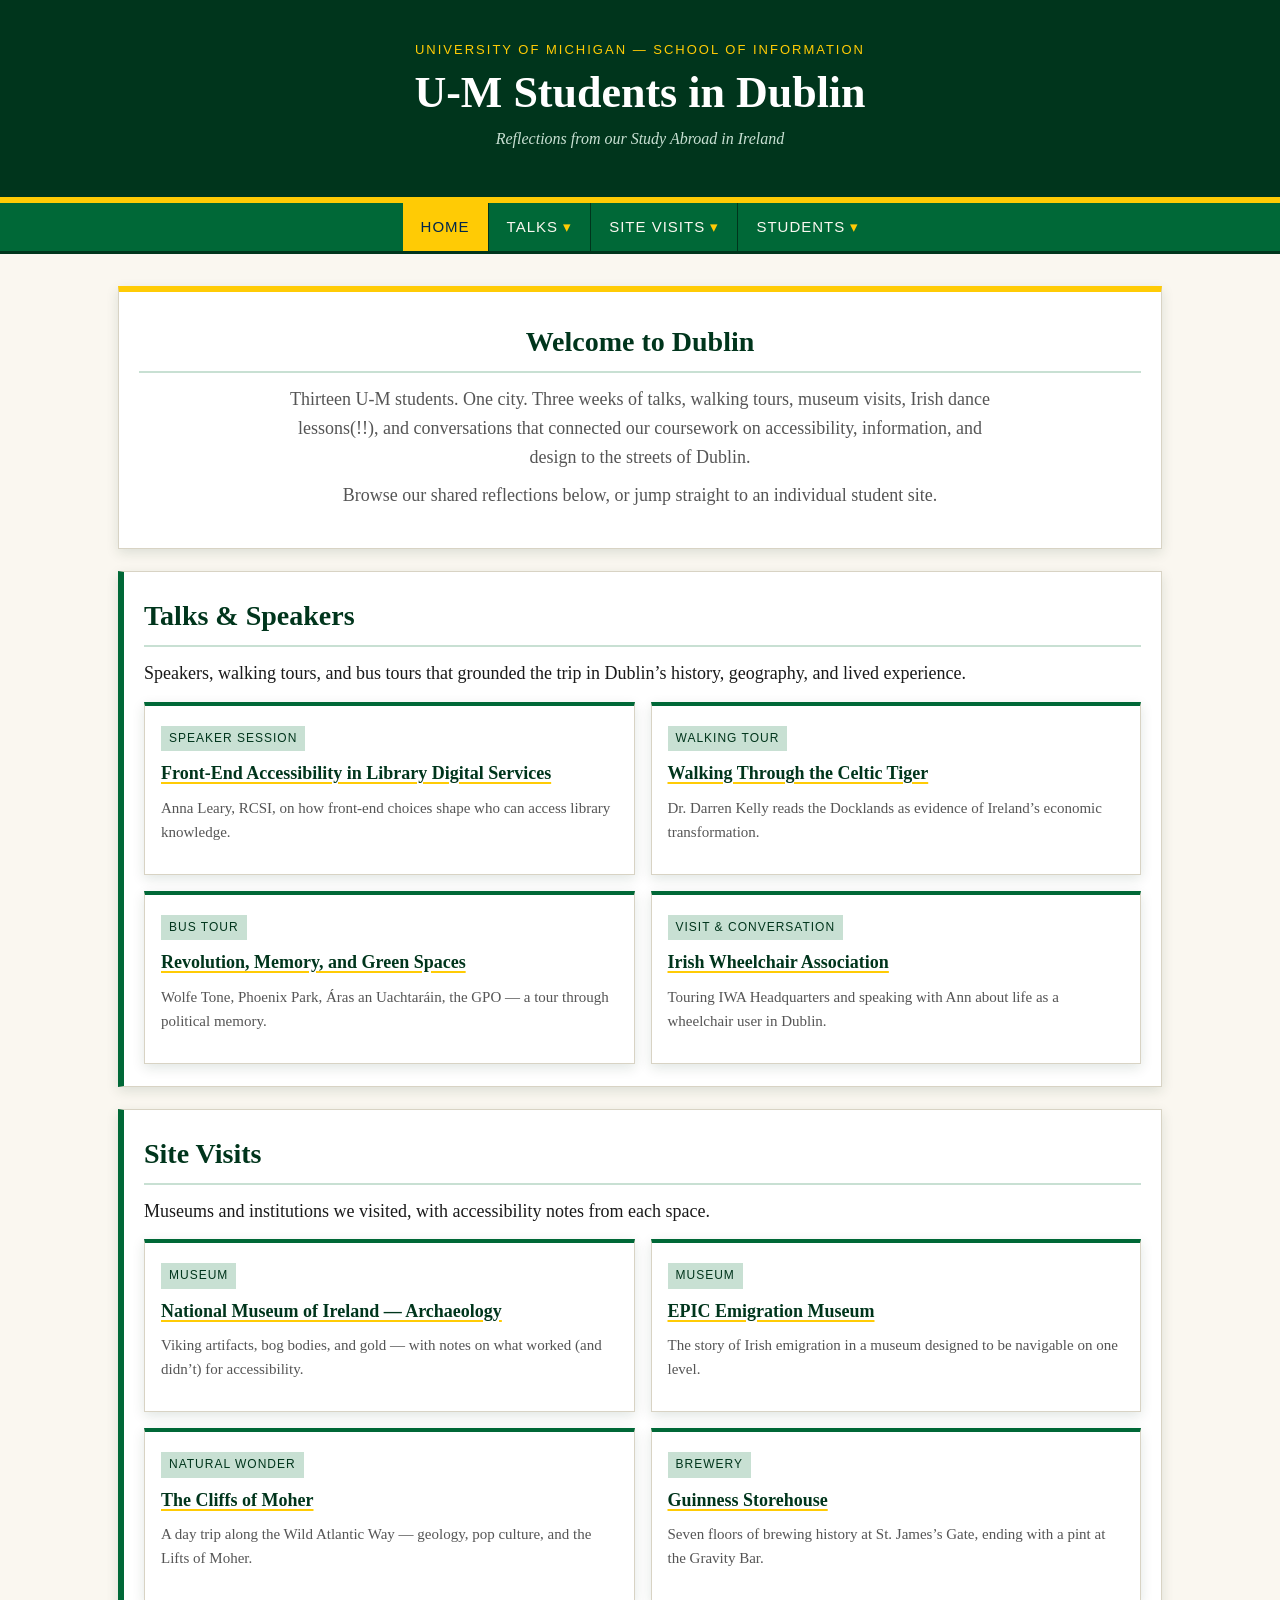
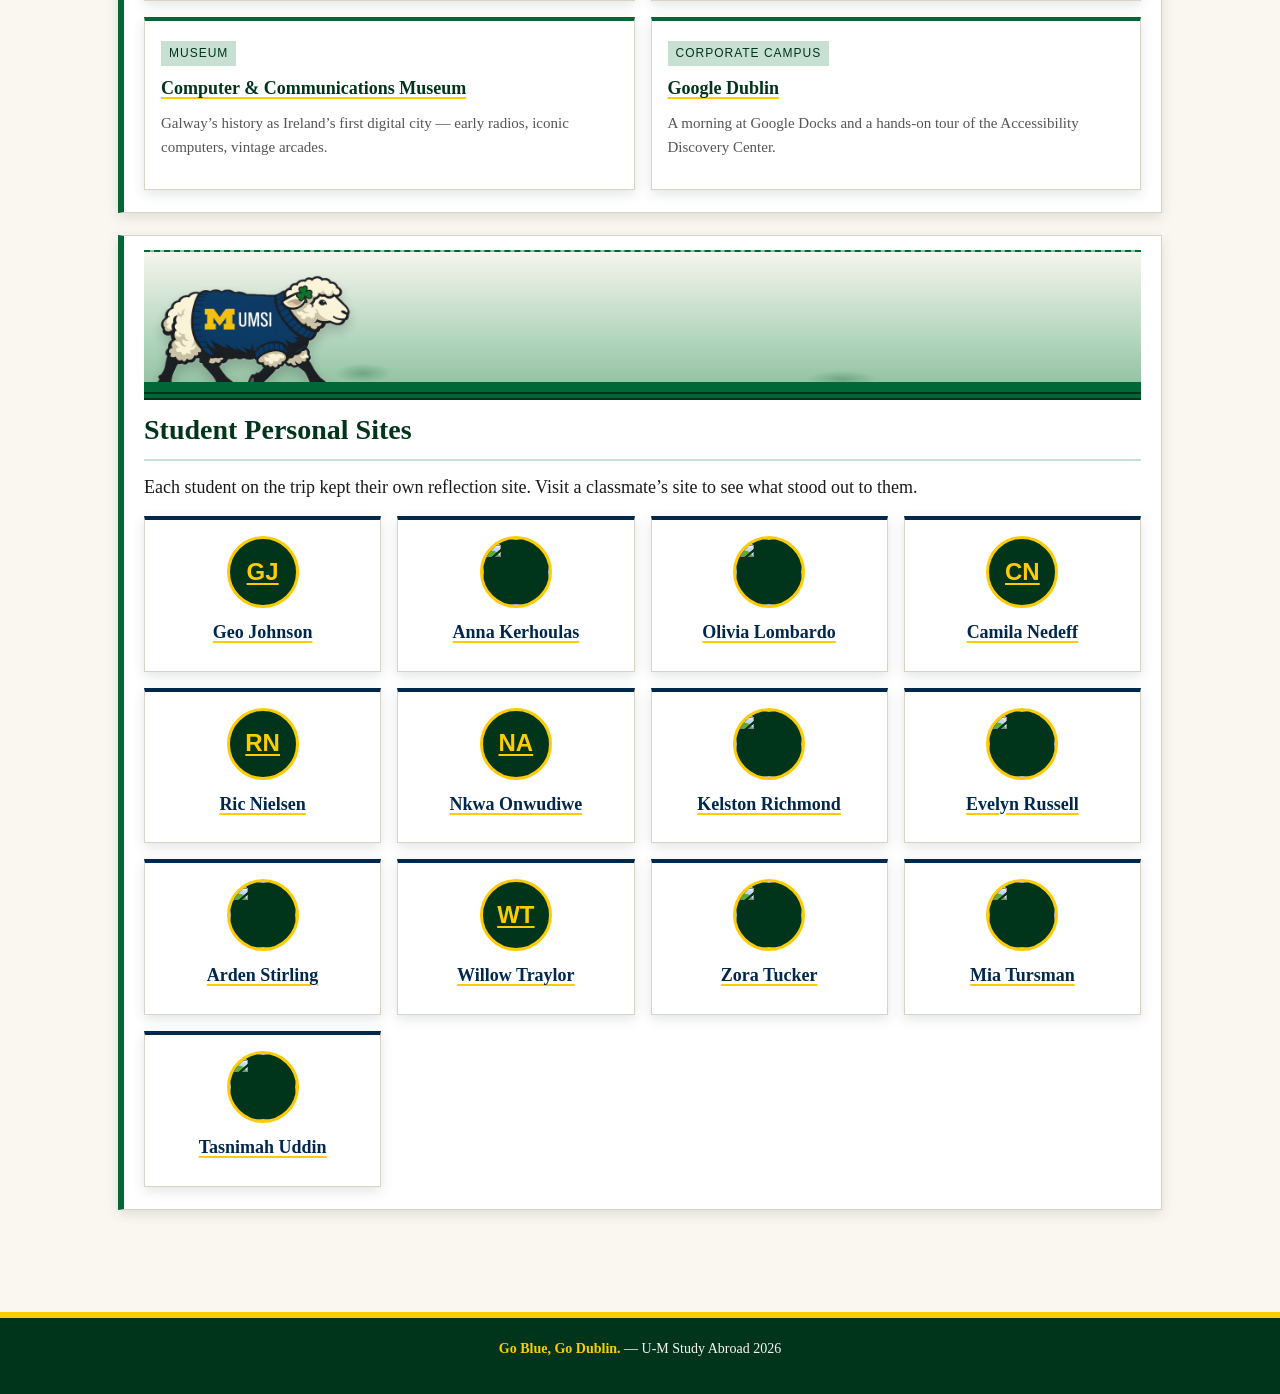
==== commit d7356c41: "Add files via upload" ====
--- a/index.html
+++ b/index.html
@@ -40,6 +40,7 @@
             <li><a href="cliffs.html">The Cliffs of Moher</a></li>
             <li><a href="guinness.html">Guinness Storehouse</a></li>
             <li><a href="computer_museum.html">Computer &amp; Communications Museum</a></li>
+            <li><a href="google.html">Google Dublin</a></li>
           </ul>
         </details>
       </li>
@@ -133,6 +134,12 @@
           <p>Galway&rsquo;s history as Ireland&rsquo;s first digital city &mdash; early radios, iconic computers, vintage arcades.</p>
         </article>
 
+        <article class="card">
+          <span class="meta">Corporate Campus</span>
+          <h3><a href="google.html">Google Dublin</a></h3>
+          <p>A morning at Google Docks and a hands-on tour of the Accessibility Discovery Center.</p>
+        </article>
+
       </div>
     </section>
 
@@ -164,7 +171,7 @@
         <a class="card student" href="https://onwudiwee.github.io/339_final_project/nkwa.html" target="_blank"><div class="avatar" aria-hidden="true">NA</div><h3>Nkwa Onwudiwe</h3></a>
         <a class="card student" href="https://kelstonr.github.io/Final-Project/" target="_blank"><div class="avatar" aria-hidden="true"><img src="https://tasnimah-lgtm.github.io/finalwebsite/img/water.jpeg" alt=""></div><h3>Kelston Richmond</h3></a>
         <a class="card student" href="https://evelynr1.github.io/Dublin-Project/" target="_blank"><div class="avatar" aria-hidden="true"><img src="https://evelynr1.github.io/Dublin-Project/images/st_patricks/cathedral_solo.jpg" alt=""></div><h3>Evelyn Russell</h3></a>
-        <a class="card student" href="https://astirling33.github.io/arden_final_blog_339/" target="_blank"><div class="avatar" aria-hidden="true"><img src="AS" alt=""></div><h3>Arden Stirling</h3></a>
+        <a class="card student" href="https://astirling33.github.io/arden_final_blog_339/" target="_blank"><div class="avatar" aria-hidden="true"><img src="https://astirling33.github.io/arden_final_blog_339/Images/illustrations/map.jpeg" alt=""></div><h3>Arden Stirling</h3></a>
         <a class="card student" href="https://witraylor.github.io/338_Final_Site/index.html" target="_blank"><div class="avatar" aria-hidden="true">WT</div><h3>Willow Traylor</h3></a>
         <a class="card student" href="https://zorarjt.github.io/si338_final/index.html" target="_blank"><div class="avatar" aria-hidden="true"><img src="https://www.ottsworld.com/wp-content/uploads/2023/09/Ireland-Landscapes-05059.jpg" alt=""></div><h3>Zora Tucker</h3></a>
         <a class="card student" href="https://mia-tursman.github.io/blog_preliminary/"target="_blank"><div class="avatar" aria-hidden="true"><img src="https://mia-tursman.github.io/blog_preliminary/images/sheep_castle.jpeg" alt=""></div><h3>Mia Tursman</h3></a>
--- a/css/styles.css
+++ b/css/styles.css
@@ -35,32 +35,38 @@
 }
 
 /* ---------- Skip link ---------- */
+/* Visually hidden by default; appears only when keyboard focused.
+   Present on every viewport, including mobile, so the first Tab lands here. */
 
 .skip-link {
   position: absolute;
   left: 8px;
-  top: 8px;
+  top: -200px;
   background: var(--blue);
   color: var(--maize);
   padding: 8px 14px;
   border: 2px solid var(--maize);
   font-weight: bold;
   z-index: 1000;
-  transform: translateY(-200%);
-  transition: transform 0.2s ease;
-}
-
-.skip-link:focus {
-  transform: translateY(0);
+  transition: top 0.2s ease;
+}
+
+.skip-link:focus,
+.skip-link:focus-visible {
+  top: 8px;
   outline: 3px solid var(--maize);
   outline-offset: 2px;
 }
 
-/* Hidden on mobile per requirement */
-@media (max-width: 599px) {
-  .skip-link {
-    display: none;
-  }
+/* ---------- Global focus indicator (keyboard users) ---------- */
+
+a:focus-visible,
+button:focus-visible,
+summary:focus-visible,
+[tabindex]:focus-visible {
+  outline: 3px solid var(--maize);
+  outline-offset: 3px;
+  border-radius: 2px;
 }
 
 /* ---------- Header ---------- */
@@ -148,12 +154,17 @@
 }
 
 nav.primary a:hover,
-nav.primary a:focus,
-nav.primary summary:hover,
-nav.primary summary:focus {
+nav.primary summary:hover {
   background: var(--green-dark);
   color: var(--maize);
-  outline: none;
+}
+
+nav.primary a:focus-visible,
+nav.primary summary:focus-visible {
+  background: var(--green-dark);
+  color: var(--maize);
+  outline: 3px solid var(--maize);
+  outline-offset: -3px;
 }
 
 nav.primary details > ul {
@@ -230,16 +241,23 @@
   transition: color 0.2s ease, background 0.2s ease;
 }
 
-main a:hover,
-main a:focus {
-  color: var(--maize);
-  background: var(--green);
-  outline: none;
+main a:hover {
+  color: var(--paper);
+  background: var(--green-dark);
+  text-decoration-color: var(--paper);
+}
+
+main a:focus-visible {
+  color: var(--paper);
+  background: var(--green-dark);
+  text-decoration-color: var(--paper);
+  outline: 3px solid var(--maize);
+  outline-offset: 3px;
 }
 
 main a:hover h3, main a:hover p,
-main a:focus h3, main a:focus p {
-  color: var(--maize);
+main a:focus-visible h3, main a:focus-visible p {
+  color: var(--paper);
 }
 
 ul.bullets,
@@ -448,23 +466,29 @@
   font-size: 22px;
   line-height: 1;
   box-shadow: var(--shadow-lift);
+  visibility: hidden;
   opacity: 0;
-  pointer-events: none;
   transform: translateY(20px);
-  transition: opacity 0.25s ease, transform 0.25s ease, background 0.2s ease;
+  transition: opacity 0.25s ease, transform 0.25s ease, background 0.2s ease, visibility 0s linear 0.25s;
   z-index: 900;
+  cursor: pointer;
 }
 
 .jump-top.visible {
+  visibility: visible;
   opacity: 1;
-  pointer-events: auto;
   transform: translateY(0);
-}
-
-.jump-top:hover,
-.jump-top:focus {
+  transition: opacity 0.25s ease, transform 0.25s ease, background 0.2s ease, visibility 0s linear 0s;
+}
+
+.jump-top:hover {
   background: var(--blue);
-  outline: none;
+}
+
+.jump-top:focus-visible {
+  background: var(--blue);
+  outline: 3px solid var(--maize);
+  outline-offset: 3px;
 }
 
 /* ---------- Pasture (walking sheep) ---------- */
@@ -547,19 +571,44 @@
   }
 }
 
-/* ---------- Reduced motion ---------- */
+/* ---------- Reduced motion ----------
+   Disables every animation and transition without using !important.
+   Each rule below uses the same selector specificity as the rule that
+   defines the animation/transition, so the cascade overrides it. */
 
 @media (prefers-reduced-motion: reduce) {
   html {
     scroll-behavior: auto;
   }
-  *,
-  *::before,
-  *::after {
-    animation-duration: 0.001s;
-    animation-iteration-count: 1;
-    transition-duration: 0.001s;
-  }
+
+  /* Turn off every transition that the rest of the stylesheet sets up */
+  .skip-link,
+  nav.primary a,
+  nav.primary summary,
+  main a,
+  figure img,
+  .card,
+  .card.student .avatar,
+  .gallery img,
+  .jump-top {
+    transition: none;
+  }
+
+  /* Turn off every keyframe animation */
+  main > section,
+  main > aside,
+  .talk-layout > section,
+  .talk-layout > aside,
+  .visit-layout > section,
+  .visit-layout > aside,
+  .hero,
+  .card,
+  .sheep,
+  .sheep-svg {
+    animation: none;
+  }
+
+  /* Cancel hover/focus transforms */
   .card:hover,
   .card:focus-within,
   .gallery img:hover,
@@ -570,10 +619,8 @@
   .card.student:focus-within .avatar {
     transform: none;
   }
-  .sheep,
-  .sheep-svg {
-    animation: none;
-  }
+
+  /* Park the sheep in view (it would otherwise be off-screen) */
   .sheep {
     transform: translateX(20px);
   }
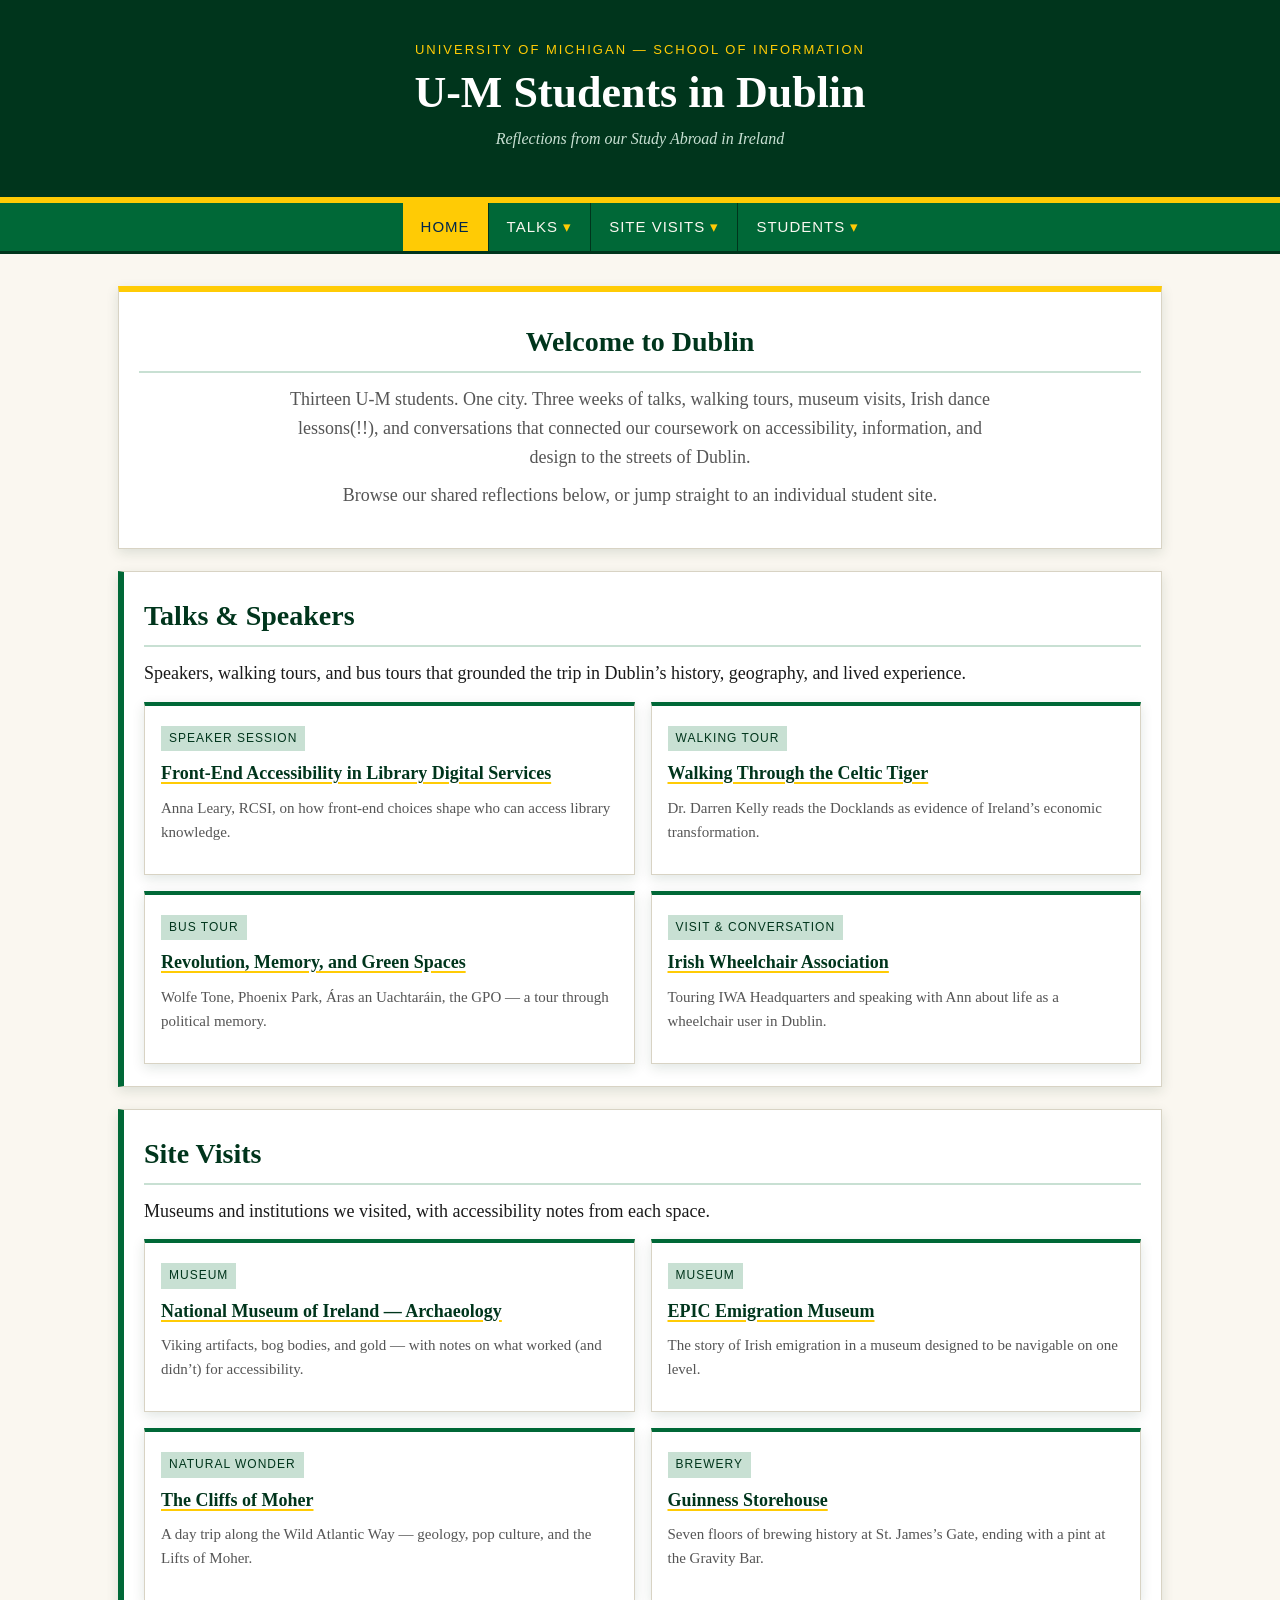
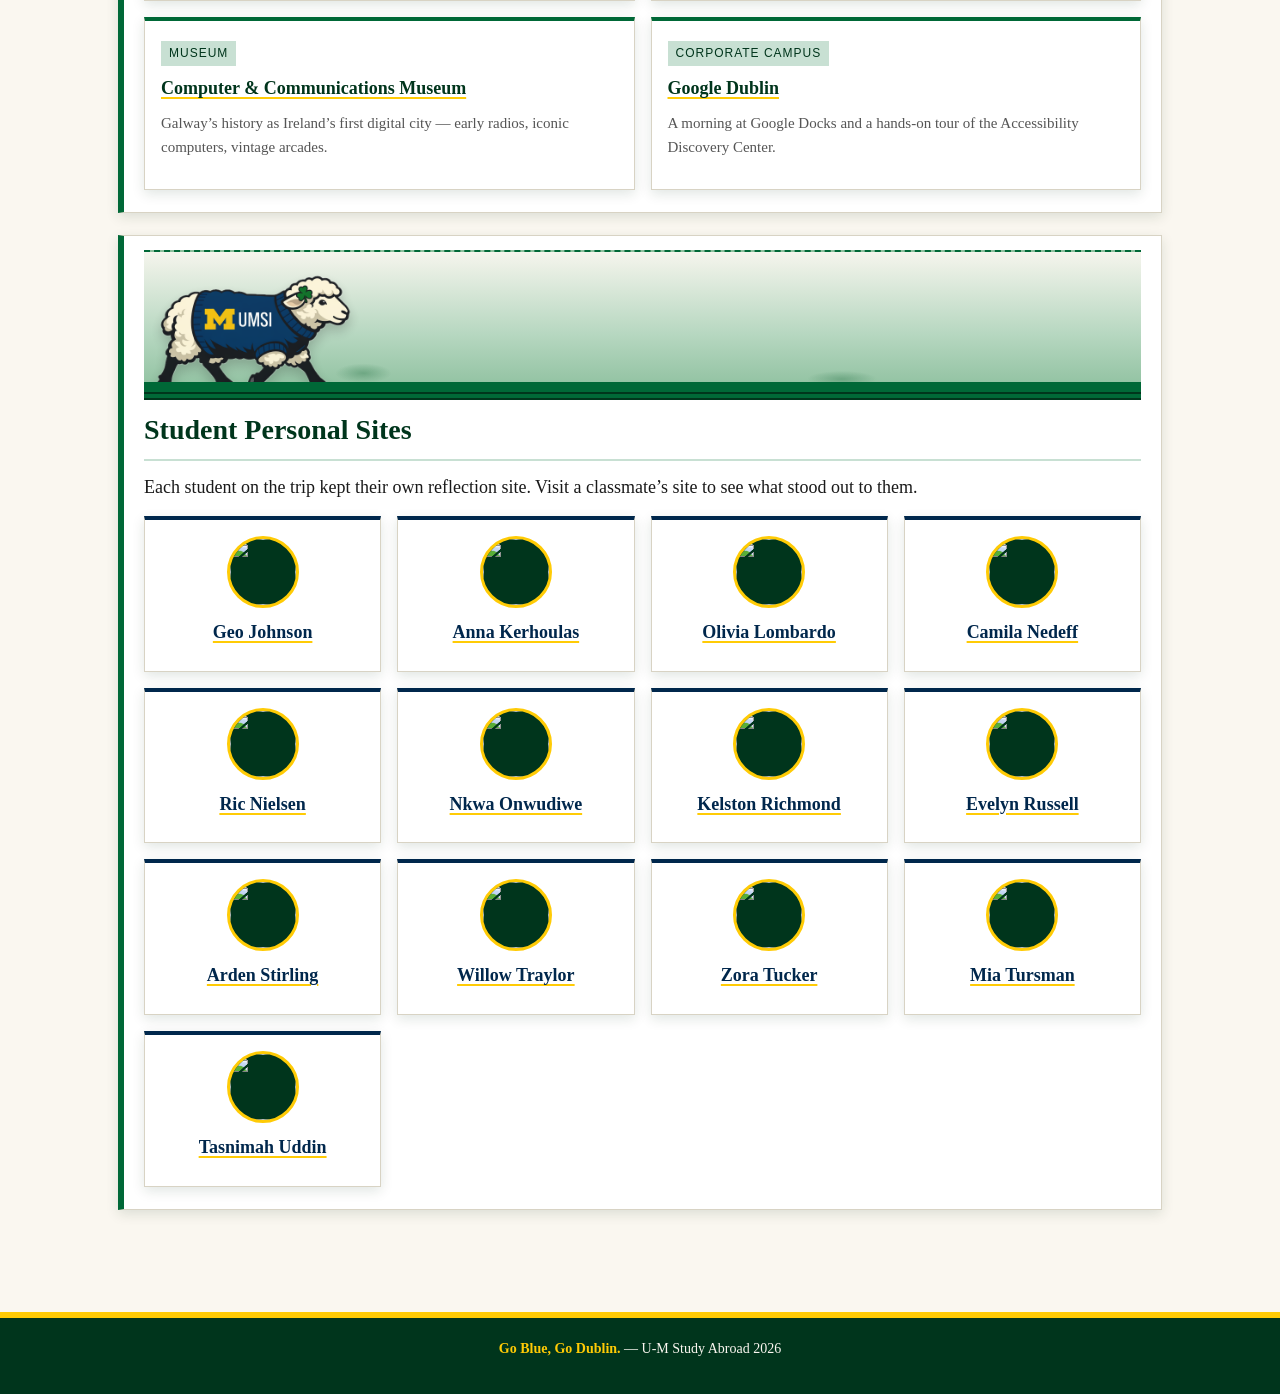
==== commit 5c948991: "Add files via upload" ====
--- a/index.html
+++ b/index.html
@@ -163,16 +163,16 @@
         Each student on the trip kept their own reflection site. Visit a classmate&rsquo;s site to see what stood out to them.
       </p>
       <div class="card-grid students">
-        <a class="card student" href="https://georjohn1.github.io/final_project/home_page.html" target="_blank"><div class="avatar" aria-hidden="true">GJ</div><h3>Geo Johnson</h3></a>    
+        <a class="card student" href="https://georjohn1.github.io/final_project/home_page.html" target="_blank"><div class="avatar" aria-hidden="true"><img src="https://georjohn1.github.io/final_project/pub_images/the_globe_pub.JPG" alt=""></div><h3>Geo Johnson</h3></a>    
         <a class="card student" href="https://kerhoula.github.io/finalproject338/" target="_blank"><div class="avatar" aria-hidden="true"><img src="https://kerhoula.github.io/finalproject338/images/postcard.png" alt=""></div><h3>Anna Kerhoulas</h3></a>
         <a class="card student" href="https://olombardo09.github.io/si338_project_final/" target="_blank"><div class="avatar" aria-hidden="true"><img src="https://olombardo09.github.io/si338_project_final/images/aran_cliff_ruins.JPG" alt=""></div><h3>Olivia Lombardo</h3></a>
-        <a class="card student" href="https://mims3000.github.io/si338_final_project/index.html" target="_blank"><div class="avatar" aria-hidden="true">CN</div><h3>Camila Nedeff</h3></a>
-        <a class="card student" href="https://ricniel.github.io/Final-Project/Final%20Project/index.html" target="_blank"><div class="avatar" aria-hidden="true">RN</div><h3>Ric Nielsen</h3></a>
-        <a class="card student" href="https://onwudiwee.github.io/339_final_project/nkwa.html" target="_blank"><div class="avatar" aria-hidden="true">NA</div><h3>Nkwa Onwudiwe</h3></a>
+        <a class="card student" href="https://mims3000.github.io/si338_final_project/index.html" target="_blank"><div class="avatar" aria-hidden="true"><img src="https://mims3000.github.io/si338_final_project/images/malahide_castle_windows.JPG" alt=""></div><h3>Camila Nedeff</h3></a>
+        <a class="card student" href="https://ricniel.github.io/Final-Project/Final%20Project/index.html" target="_blank"><div class="avatar" aria-hidden="true"><img src="https://raw.githubusercontent.com/ricniel/Final-Project/main/Final%20Project/IMG_1483.jpeg" alt=""></div><h3>Ric Nielsen</h3></a>
+        <a class="card student" href="https://onwudiwee.github.io/339_final_project/nkwa.html" target="_blank"><div class="avatar" aria-hidden="true"><img src="" alt=""></div><h3>Nkwa Onwudiwe</h3></a>
         <a class="card student" href="https://kelstonr.github.io/Final-Project/" target="_blank"><div class="avatar" aria-hidden="true"><img src="https://tasnimah-lgtm.github.io/finalwebsite/img/water.jpeg" alt=""></div><h3>Kelston Richmond</h3></a>
         <a class="card student" href="https://evelynr1.github.io/Dublin-Project/" target="_blank"><div class="avatar" aria-hidden="true"><img src="https://evelynr1.github.io/Dublin-Project/images/st_patricks/cathedral_solo.jpg" alt=""></div><h3>Evelyn Russell</h3></a>
-        <a class="card student" href="https://astirling33.github.io/arden_final_blog_339/" target="_blank"><div class="avatar" aria-hidden="true"><img src="https://astirling33.github.io/arden_final_blog_339/Images/illustrations/map.jpeg" alt=""></div><h3>Arden Stirling</h3></a>
-        <a class="card student" href="https://witraylor.github.io/338_Final_Site/index.html" target="_blank"><div class="avatar" aria-hidden="true">WT</div><h3>Willow Traylor</h3></a>
+        <a class="card student" href="https://astirling33.github.io/arden_final_blog_339/" target="_blank"><div class="avatar" aria-hidden="true"><img src="https://astirling33.github.io/arden_final_blog_339/Images/illustrations/MAP.png" alt=""></div><h3>Arden Stirling</h3></a>
+        <a class="card student" href="https://witraylor.github.io/338_Final_Site/index.html" target="_blank"><div class="avatar" aria-hidden="true"><img src="https://witraylor.github.io/338_Final_Site/images/stoutie.jpg" alt=""></div><h3>Willow Traylor</h3></a>
         <a class="card student" href="https://zorarjt.github.io/si338_final/index.html" target="_blank"><div class="avatar" aria-hidden="true"><img src="https://www.ottsworld.com/wp-content/uploads/2023/09/Ireland-Landscapes-05059.jpg" alt=""></div><h3>Zora Tucker</h3></a>
         <a class="card student" href="https://mia-tursman.github.io/blog_preliminary/"target="_blank"><div class="avatar" aria-hidden="true"><img src="https://mia-tursman.github.io/blog_preliminary/images/sheep_castle.jpeg" alt=""></div><h3>Mia Tursman</h3></a>
         <a class="card student" href="https://tasnimah-lgtm.github.io/finalwebsite/" target="_blank"><div class="avatar" aria-hidden="true"><img src="https://tasnimah-lgtm.github.io/finalwebsite/img/water.jpeg" alt=""></div><h3>Tasnimah Uddin</h3></a>
